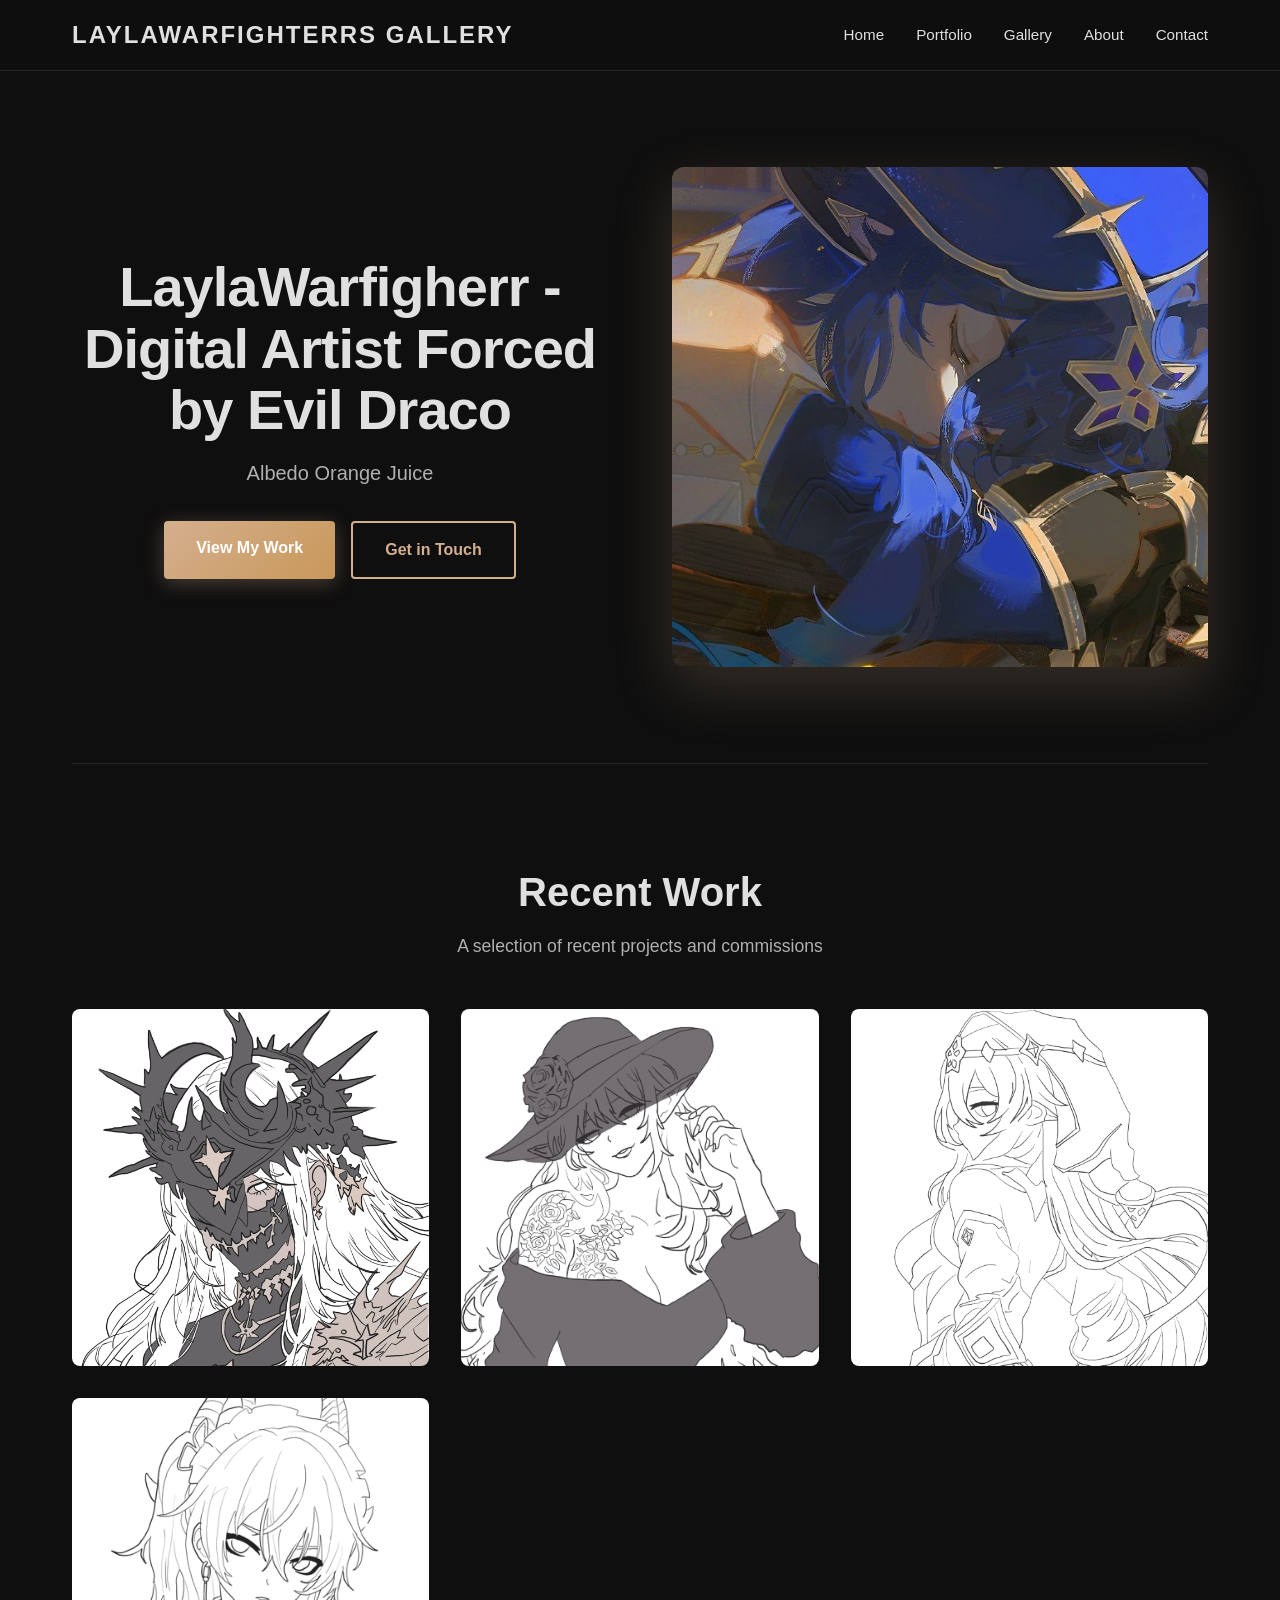
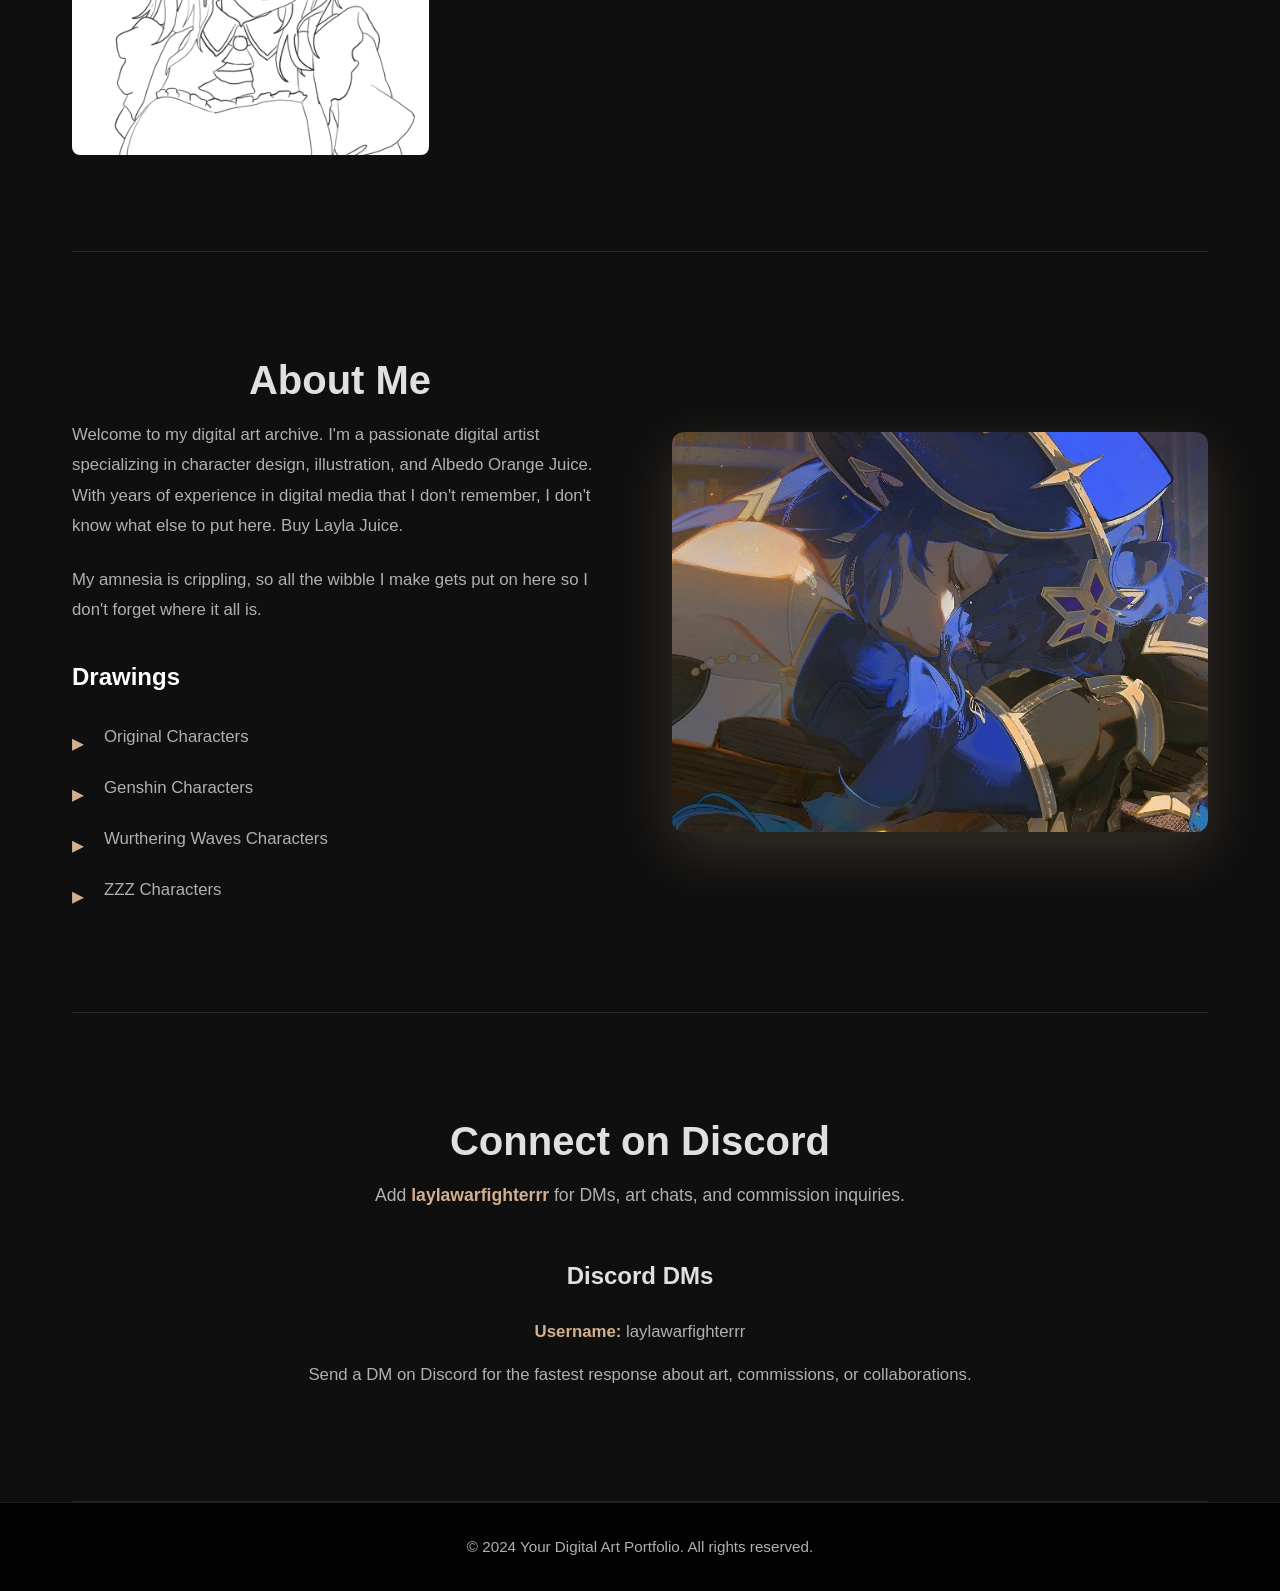
==== index.html @ 2073dcb2 "website created from visual studio" ====
<!doctype html>
<html lang="en">
<head>
  <meta charset="utf-8" />
  <meta name="viewport" content="width=device-width,initial-scale=1" />
  <title>Digital Artist Portfolio</title>
  <link rel="stylesheet" href="styles.css">
</head>
<body>
  <!-- Navigation -->
  <nav class="navbar" role="navigation" aria-label="Primary navigation">
    <div class="navbar-container">
      <div class="logo">LaylaWarfighterrs Gallery</div>
      <ul class="nav-links">
        <li><a href="#home" class="nav-link">Home</a></li>
        <li><a href="#portfolio" class="nav-link">Portfolio</a></li>
        <li><a href="gallery.html" class="nav-link">Gallery</a></li>
        <li><a href="#about" class="nav-link">About</a></li>
        <li><a href="#contact" class="nav-link">Contact</a></li>
      </ul>
    </div>
  </nav>

  <!-- Hero Section -->
  <header class="hero" id="home" role="banner">
    <div class="hero-content">
      <h1 class="hero-title">LaylaWarfigherr - Digital Artist Forced by Evil Draco</h1>
      <p class="hero-subtitle">Albedo Orange Juice</p>
      <div class="hero-buttons">
        <a href="#portfolio" class="btn btn-primary">View My Work</a>
        <a href="#contact" class="btn btn-secondary">Get in Touch</a>
      </div>
    </div>
    <div class="hero-image">
      <img id="heroImg" src="24d8abc88742793710fbdba5501a8f9f.jpg" alt="Hero image" />
    </div>
  </header>

  <main class="container" role="main">
    <!-- Portfolio Section -->
    <section class="portfolio" id="portfolio">
      <h2 class="section-title">Recent Work</h2>
      <p class="section-subtitle">A selection of recent projects and commissions</p>
      
      <div class="portfolio-grid">
        <div class="portfolio-item">
          <div class="portfolio-image">
            <img src="sunOC.png" alt="Portfolio piece 1" />
            <div class="portfolio-overlay">
              <h3>[REDACTED]</h3>
              <p>One of my most detailed works</p>
            </div>
          </div>
        </div>
        
        <div class="portfolio-item">
          <div class="portfolio-image">
            <img src="lystrixoc.png" alt="Portfolio piece 2" />
            <div class="portfolio-overlay">
              <h3>Lystrix Artwork</h3>
              <p>One of my most popular pieces</p>
            </div>
          </div>
        </div>
        
        <div class="portfolio-item">
          <div class="portfolio-image">
            <img src="laylasmall.png" alt="Portfolio piece 3" />
            <div class="portfolio-overlay">
              <h3>Layla Artwork</h3>
              <p>My most recent piece</p>
            </div>
          </div>
        </div>
        
        <div class="portfolio-item">
          <div class="portfolio-image">
            <img src="zanic.png" alt="Portfolio piece 4" />
            <div class="portfolio-overlay">
              <h3>Zani Artwork</h3>
              <p>One of my favorite pieces</p>
            </div>
          </div>
        </div>
      </div>
    </section>

    <!-- About Section -->
    <section class="about" id="about">
      <div class="about-content">
        <div class="about-text">
          <h2 class="section-title">About Me</h2>
          <p>
            Welcome to my digital art archive. I'm a passionate digital artist specializing in character design, illustration, and Albedo Orange Juice. 
            With years of experience in digital media that I don't remember, I don't know what else to put here. Buy Layla Juice.
          </p>
          <p>
            My amnesia is crippling, so all the wibble I make gets put on here so I don't forget where it all is.
          </p>
          
          <h3 class="subsection-title">Drawings</h3>
          <ul class="services-list">
            <li>Original Characters</li>
            <li>Genshin Characters</li>
            <li>Wurthering Waves Characters</li>
            <li>ZZZ Characters</li>
          </ul>
        </div>
        
        <div class="about-image">
          <img src="24d8abc88742793710fbdba5501a8f9f.jpg" alt="About me" />
        </div>
      </div>
    </section>

    <!-- Contact Section -->
    <section class="contact" id="contact">
      <h2 class="section-title">Connect on Discord</h2>
      <p class="section-subtitle">Add <strong>laylawarfighterrr</strong> for DMs, art chats, and commission inquiries.</p>
      <div class="contact-content">
        <div class="contact-info">
          <h3>Discord DMs</h3>
          <p><strong>Username:</strong> laylawarfighterrr</p>
          <p>Send a DM on Discord for the fastest response about art, commissions, or collaborations.</p>
        </div>
      </div>
    </section>
  </main>

  <!-- Footer -->
  <footer class="footer">
    <p>&copy; 2024 Your Digital Art Portfolio. All rights reserved.</p>
  </footer>

</body>
</html>
---- styles.css ----
/* Professional Digital Artist Portfolio */

/* Reset */
* {
  box-sizing: border-box;
}

html {
  scroll-behavior: smooth;
}

:root {
  --bg: #0f0f0f;
  --surface: rgba(15, 15, 15, 0.95);
  --card: rgba(18, 18, 18, 0.9);
  --text: #e0e0e0;
  --muted: #b0b0b0;
  --accent: #D4AF8E;
  --accent-soft: #C9985A;
  --border: rgba(255, 255, 255, 0.1);
  --footer-bg: rgba(0, 0, 0, 0.8);
  --overlay-bg: rgba(0, 0, 0, 0.8);
  --hero-shadow: rgba(212, 175, 142, 0.2);
  --nav-bg: rgba(15, 15, 15, 0.95);
  --input-bg: rgba(255, 255, 255, 0.05);
  --btn-secondary-bg: transparent;
  --btn-secondary-color: var(--accent);
  --btn-secondary-border: var(--accent);
}

.light-theme {
  --bg: #f6f5f2;
  --surface: rgba(255, 255, 255, 0.95);
  --card: rgba(255, 255, 255, 0.95);
  --text: #1a1a1a;
  --muted: #5c5c5c;
  --accent: #b68e59;
  --accent-soft: #d4b57f;
  --border: rgba(0, 0, 0, 0.1);
  --footer-bg: rgba(255, 255, 255, 0.9);
  --overlay-bg: rgba(255, 255, 255, 0.85);
  --hero-shadow: rgba(182, 142, 89, 0.2);
  --nav-bg: rgba(255, 255, 255, 0.95);
  --input-bg: rgba(0, 0, 0, 0.05);
  --btn-secondary-bg: transparent;
  --btn-secondary-color: var(--accent);
  --btn-secondary-border: var(--accent);
}

body {
  margin: 0;
  font-family: 'Segoe UI', Roboto, 'Helvetica Neue', Arial, sans-serif;
  background: var(--bg);
  color: var(--text);
  line-height: 1.6;
  -webkit-font-smoothing: antialiased;
  -moz-osx-font-smoothing: grayscale;
}

/* Navbar */
.navbar {
  position: sticky;
  top: 0;
  background: var(--nav-bg);
  backdrop-filter: blur(10px);
  padding: 1rem 0;
  z-index: 1000;
  border-bottom: 1px solid var(--border);
}

.navbar-container {
  max-width: 1200px;
  margin: 0 auto;
  padding: 0 2rem;
  display: flex;
  justify-content: space-between;
  align-items: center;
}

.logo {
  font-size: 1.5rem;
  font-weight: 700;
  color: var(--text);
  text-transform: uppercase;
  letter-spacing: 2px;
}

.nav-links {
  display: flex;
  list-style: none;
  gap: 2rem;
  margin: 0;
  padding: 0;
}

.nav-link {
  color: var(--text);
  text-decoration: none;
  font-size: 0.95rem;
  font-weight: 500;
  transition: color 0.3s ease, text-shadow 0.3s ease;
  position: relative;
}

.nav-link:hover {
  color: var(--accent);
  text-shadow: 0 0 10px rgba(212, 175, 142, 0.5);
}

.nav-link::after {
  content: '';
  position: absolute;
  bottom: -5px;
  left: 0;
  width: 0;
  height: 2px;
  background: var(--accent);
  transition: width 0.3s ease;
}

.nav-link:hover::after {
  width: 100%;
}

/* Hero Section */
.hero {
  display: grid;
  grid-template-columns: 1fr 1fr;
  align-items: center;
  gap: 4rem;
  max-width: 1200px;
  margin: 0 auto;
  padding: 6rem 2rem;
  min-height: 600px;
}

.hero.hero--centered {
  display: flex;
  flex-direction: column;
  justify-content: center;
  align-items: center;
  text-align: center;
  min-height: 420px;
}

.hero.hero--centered .hero-content {
  max-width: 900px;
}

.hero.hero--centered .hero-buttons {
  justify-content: center;
}

.hero-content {
  z-index: 2;
  text-align: center;
}

.hero-buttons {
  display: flex;
  gap: 1rem;
  flex-wrap: wrap;
  justify-content: center;
}

.hero-title {
  font-size: 3.5rem;
  font-weight: 700;
  margin: 0 0 1rem 0;
  color: var(--text);
  line-height: 1.1;
  letter-spacing: -1px;
}

.hero-subtitle {
  font-size: 1.25rem;
  color: var(--muted);
  margin: 0 0 2rem 0;
  line-height: 1.6;
}

.hero-buttons {
  display: flex;
  gap: 1rem;
  flex-wrap: wrap;
}

.btn {
  padding: 0.875rem 2rem;
  font-size: 1rem;
  font-weight: 600;
  text-decoration: none;
  border: none;
  border-radius: 4px;
  cursor: pointer;
  transition: all 0.3s ease;
  display: inline-block;
}

.btn-primary {
  background: linear-gradient(135deg, var(--accent), var(--accent-soft));
  color: white;
  box-shadow: 0 4px 20px rgba(212, 175, 142, 0.3);
}

.btn-primary:hover {
  transform: translateY(-2px);
  box-shadow: 0 8px 30px rgba(212, 175, 142, 0.5);
}

.btn-secondary {
  background: var(--btn-secondary-bg);
  color: var(--btn-secondary-color);
  border: 2px solid var(--btn-secondary-border);
}

.btn-secondary:hover {
  background: rgba(212, 175, 142, 0.1);
  transform: translateY(-2px);
}

.hero-image {
  position: relative;
  height: 500px;
  border-radius: 12px;
  overflow: hidden;
  box-shadow: 0 20px 60px var(--hero-shadow);
}

.hero-image img {
  width: 100%;
  height: 100%;
  object-fit: cover;
}

/* Container */
.container {
  max-width: 1200px;
  margin: 0 auto;
  padding: 0 2rem;
}

/* Section Styles */
.section-title {
  font-size: 2.5rem;
  font-weight: 700;
  color: var(--text);
  margin: 0 0 0.5rem 0;
  text-align: center;
}

.section-subtitle {
  font-size: 1.1rem;
  color: var(--muted);
  text-align: center;
  margin: 0 0 3rem 0;
}

.subsection-title {
  font-size: 1.5rem;
  font-weight: 600;
  color: #ffffff;
  margin: 2rem 0 1rem 0;
}

/* Portfolio Section */
.portfolio {
  padding: 6rem 0;
  border-top: 1px solid rgba(255, 255, 255, 0.1);
}

.portfolio-grid {
  display: grid;
  grid-template-columns: repeat(auto-fit, minmax(280px, 1fr));
  gap: 2rem;
  margin-top: 3rem;
}

.portfolio-item {
  position: relative;
  overflow: hidden;
  border-radius: 8px;
  aspect-ratio: 1;
  group/item;
}

.portfolio-image {
  position: relative;
  width: 100%;
  height: 100%;
  overflow: hidden;
}

.portfolio-image img {
  width: 100%;
  height: 100%;
  object-fit: cover;
  transition: transform 0.4s ease;
}

.portfolio-item:hover .portfolio-image img {
  transform: scale(1.08);
}

.portfolio-overlay {
  position: absolute;
  inset: 0;
  background: var(--overlay-bg);
  display: flex;
  flex-direction: column;
  justify-content: flex-end;
  padding: 2rem;
  opacity: 0;
  transition: opacity 0.3s ease;
}

.portfolio-item:hover .portfolio-overlay {
  opacity: 1;
}

.portfolio-overlay h3 {
  margin: 0 0 0.5rem 0;
  font-size: 1.25rem;
  color: var(--text);
}

.portfolio-overlay p {
  margin: 0;
  color: var(--accent);
  font-size: 0.9rem;
}

/* About Section */
.about {
  padding: 6rem 0;
  border-top: 1px solid var(--border);
}

.about-content {
  display: grid;
  grid-template-columns: 1fr 1fr;
  gap: 4rem;
  align-items: center;
}

.about-text p {
  font-size: 1.05rem;
  color: var(--muted);
  line-height: 1.8;
  margin: 0 0 1.5rem 0;
}

.services-list {
  list-style: none;
  padding: 0;
  margin: 0;
}

.services-list li {
  padding: 0.75rem 0 0.75rem 2rem;
  position: relative;
  color: var(--muted);
  font-size: 1.05rem;
}

.services-list li::before {
  content: '▸';
  position: absolute;
  left: 0;
  color: var(--accent);
  font-size: 1.5rem;
}

.about-image {
  position: relative;
  border-radius: 12px;
  overflow: hidden;
  height: 400px;
  box-shadow: 0 20px 60px var(--hero-shadow);
}

.about-image img {
  width: 100%;
  height: 100%;
  object-fit: cover;
}

/* Contact Section */
.contact {
  padding: 6rem 0;
  border-top: 1px solid var(--border);
  border-bottom: 1px solid var(--border);
  text-align: center;
}

.contact-content {
  display: grid;
  grid-template-columns: 1fr;
  gap: 2rem;
  margin-top: 3rem;
  justify-items: center;
}

.contact-info {
  max-width: 700px;
  width: 100%;
}

.contact-info h3 {
  font-size: 1.5rem;
  color: var(--text);
  margin: 0 0 1.5rem 0;
}

.contact-info p {
  color: var(--muted);
  margin: 1rem 0;
  font-size: 1.05rem;
}

.contact strong,
.contact-info p strong {
  color: #D4AF8E;
}

.social-links {
  list-style: none;
  padding: 0;
  margin: 1rem 0 0 0;
  display: flex;
  gap: 2rem;
  flex-wrap: wrap;
}

.social-links a {
  color: #D4AF8E;
  text-decoration: none;
  font-weight: 500;
  transition: all 0.3s ease;
}

.social-links a:hover {
  color: #ffffff;
  text-shadow: 0 0 10px rgba(212, 175, 142, 0.5);
}

.contact-form {
  display: flex;
  flex-direction: column;
  gap: 1.5rem;
}

.contact-form input,
.contact-form textarea {
  padding: 1rem;
  background: var(--input-bg);
  border: 1px solid var(--border);
  color: var(--text);
  border-radius: 4px;
  font-family: inherit;
  font-size: 1rem;
  transition: all 0.3s ease;
}

.contact-form input::placeholder,
.contact-form textarea::placeholder {
  color: #808080;
}

.contact-form input:focus,
.contact-form textarea:focus {
  outline: none;
  border-color: #D4AF8E;
  background: rgba(212, 175, 142, 0.05);
  box-shadow: 0 0 10px rgba(212, 175, 142, 0.2);
}

.image-modal {
  display: none;
  position: fixed;
  inset: 0;
  background: rgba(0, 0, 0, 0.88);
  justify-content: center;
  align-items: center;
  padding: 2rem;
  z-index: 2000;
}

.image-modal.active {
  display: flex;
}

.image-modal .modal-content {
  max-width: 90%;
  max-height: 90%;
  border-radius: 12px;
  box-shadow: 0 0 60px rgba(0, 0, 0, 0.5);
}

.modal-close {
  position: absolute;
  top: 1.25rem;
  right: 1.25rem;
  width: 2.5rem;
  height: 2.5rem;
  border: none;
  border-radius: 50%;
  background: rgba(255, 255, 255, 0.15);
  color: #ffffff;
  font-size: 1.5rem;
  line-height: 2.5rem;
  cursor: pointer;
}

.lupa-clickable {
  cursor: zoom-in;
}

.lupa-clickable img {
  display: block;
}

/* Footer */
.footer {
  background: var(--footer-bg);
  border-top: 1px solid var(--border);
  padding: 2rem;
  text-align: center;
  color: var(--muted);
}

.footer p {
  margin: 0;
  font-size: 0.95rem;
}

/* Responsive Design */
@media (max-width: 768px) {
  .hero {
    grid-template-columns: 1fr;
    gap: 2rem;
    padding: 3rem 1rem;
    min-height: auto;
  }

  .hero-title {
    font-size: 2.5rem;
  }

  .hero-subtitle {
    font-size: 1.1rem;
  }

  .hero-image {
    height: 300px;
  }

  .hero-buttons {
    flex-direction: column;
  }

  .btn {
    width: 100%;
    text-align: center;
  }

  .navbar-container {
    flex-direction: column;
    gap: 1rem;
  }

  .nav-links {
    gap: 1rem;
    flex-direction: column;
    text-align: center;
  }

  .section-title {
    font-size: 2rem;
  }

  .portfolio-grid {
    grid-template-columns: 1fr;
    gap: 1.5rem;
  }

  .portfolio-item {
    aspect-ratio: auto;
    height: 250px;
  }

  .about-content {
    grid-template-columns: 1fr;
    gap: 2rem;
  }

  .about-image {
    height: 300px;
  }

  .contact-content {
    grid-template-columns: 1fr;
    gap: 2rem;
  }
}

@media (max-width: 480px) {
  .navbar-container {
    padding: 0 1rem;
  }

  .logo {
    font-size: 1.2rem;
    letter-spacing: 1px;
  }

  .hero-title {
    font-size: 2rem;
  }

  .hero-subtitle {
    font-size: 1rem;
  }

  .section-title {
    font-size: 1.75rem;
  }

  .section-subtitle {
    font-size: 1rem;
  }
}
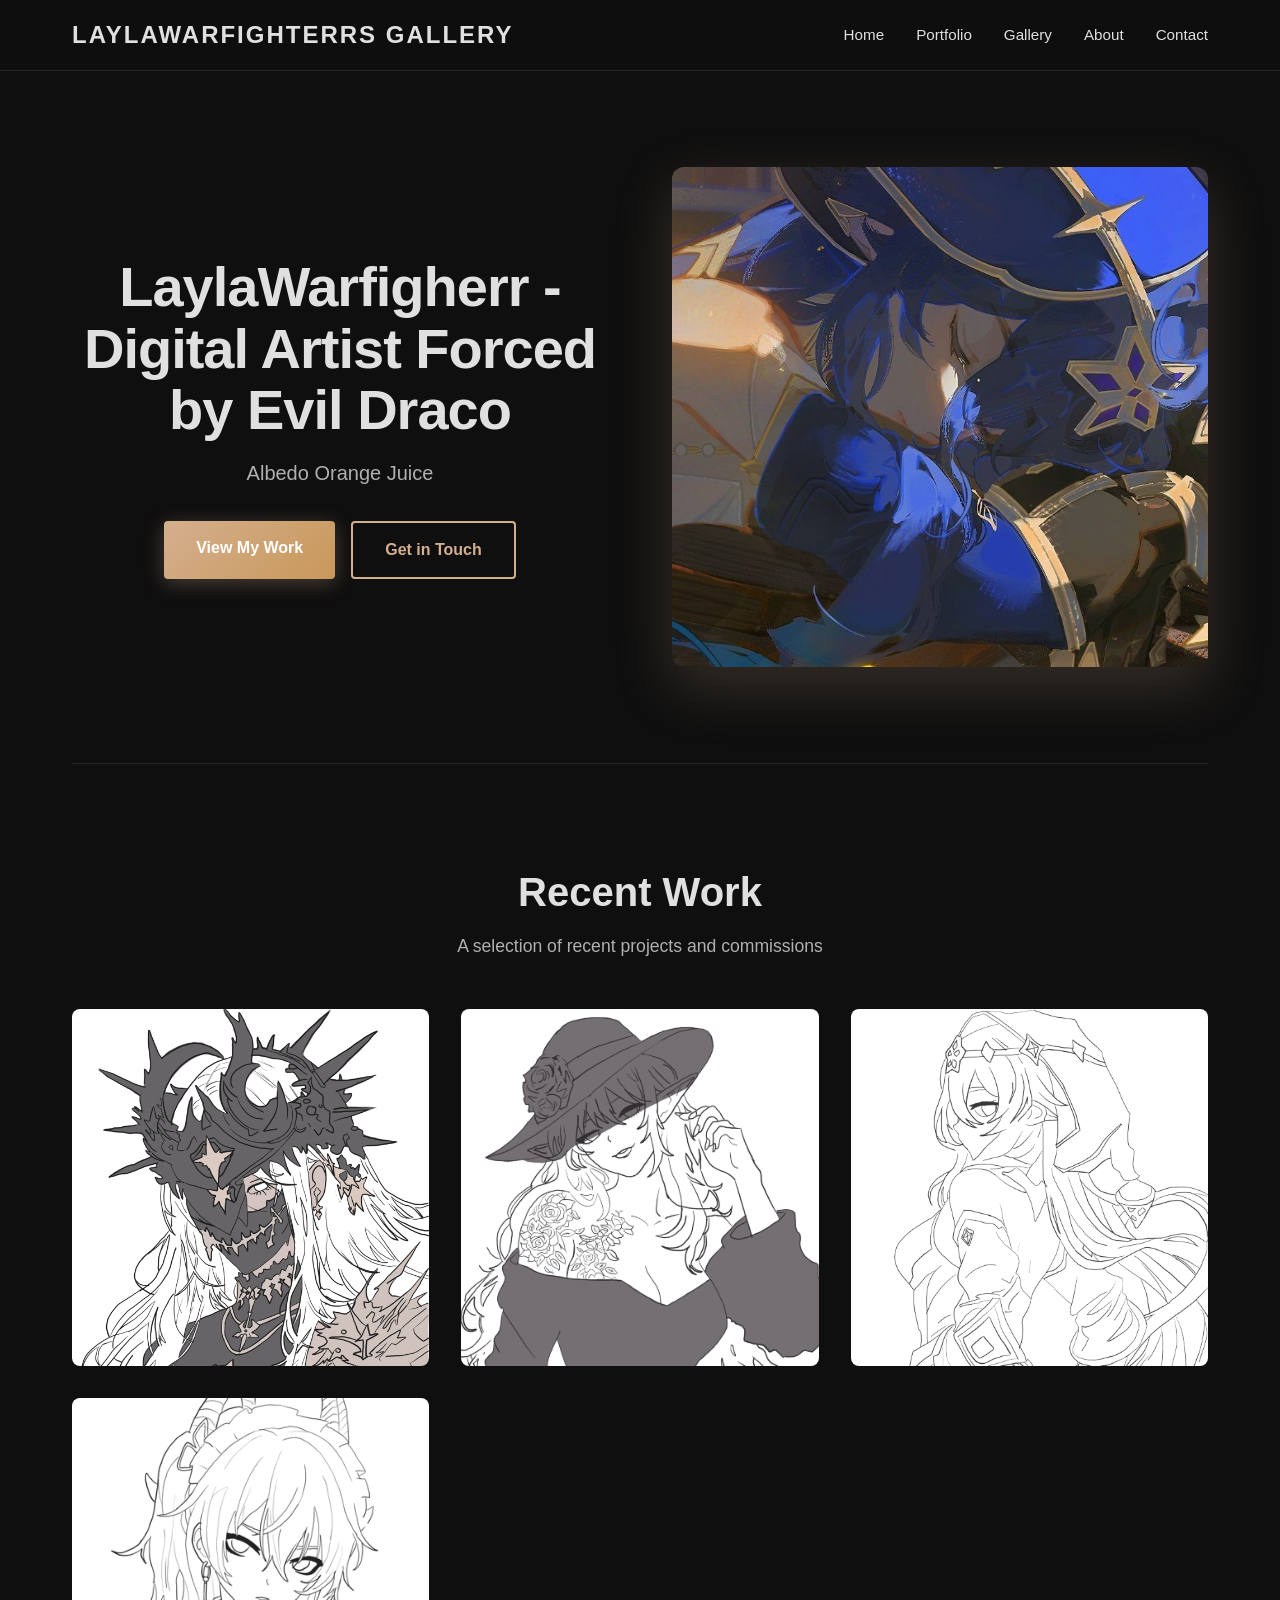
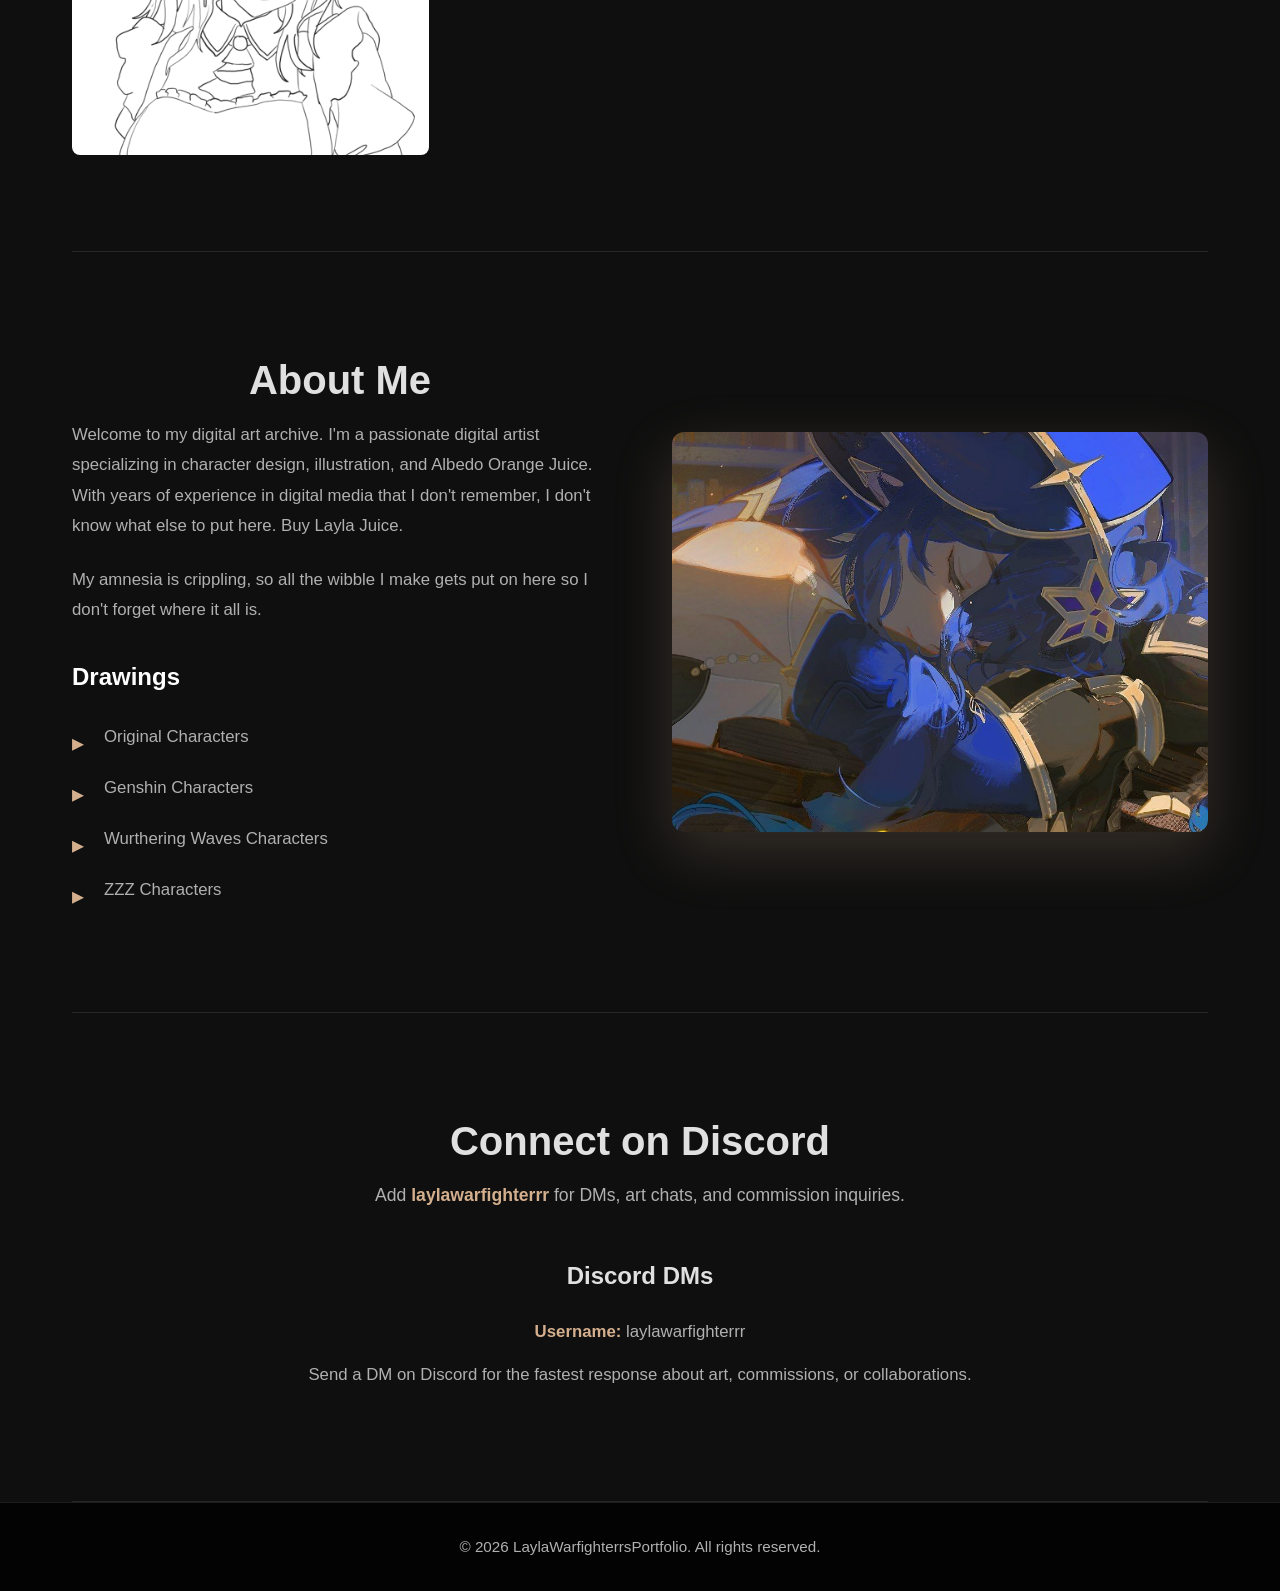
==== commit 28284432: "removed hrefs that were irrelevent" ====
--- a/index.html
+++ b/index.html
@@ -129,7 +129,7 @@
 
   <!-- Footer -->
   <footer class="footer">
-    <p>&copy; 2024 Your Digital Art Portfolio. All rights reserved.</p>
+    <p>&copy; 2026 LaylaWarfighterrsPortfolio. All rights reserved.</p>
   </footer>
 
 </body>
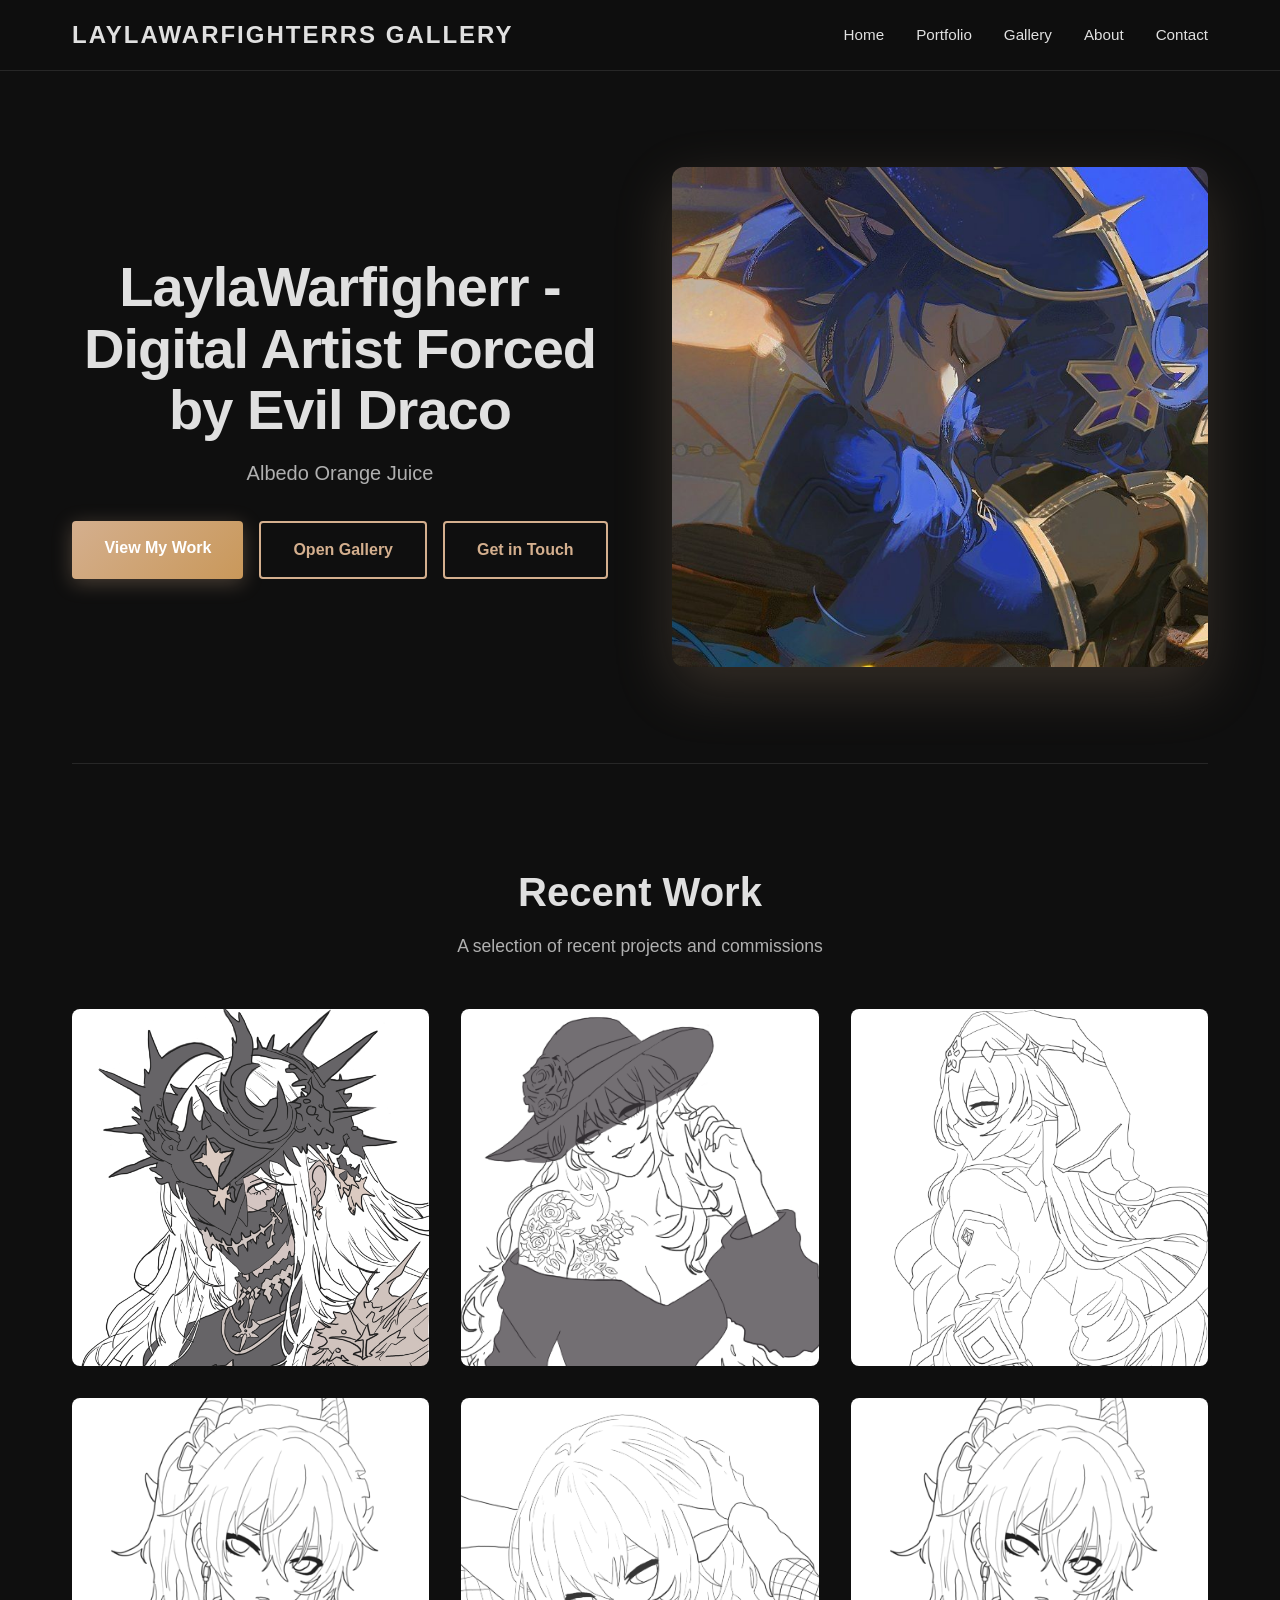
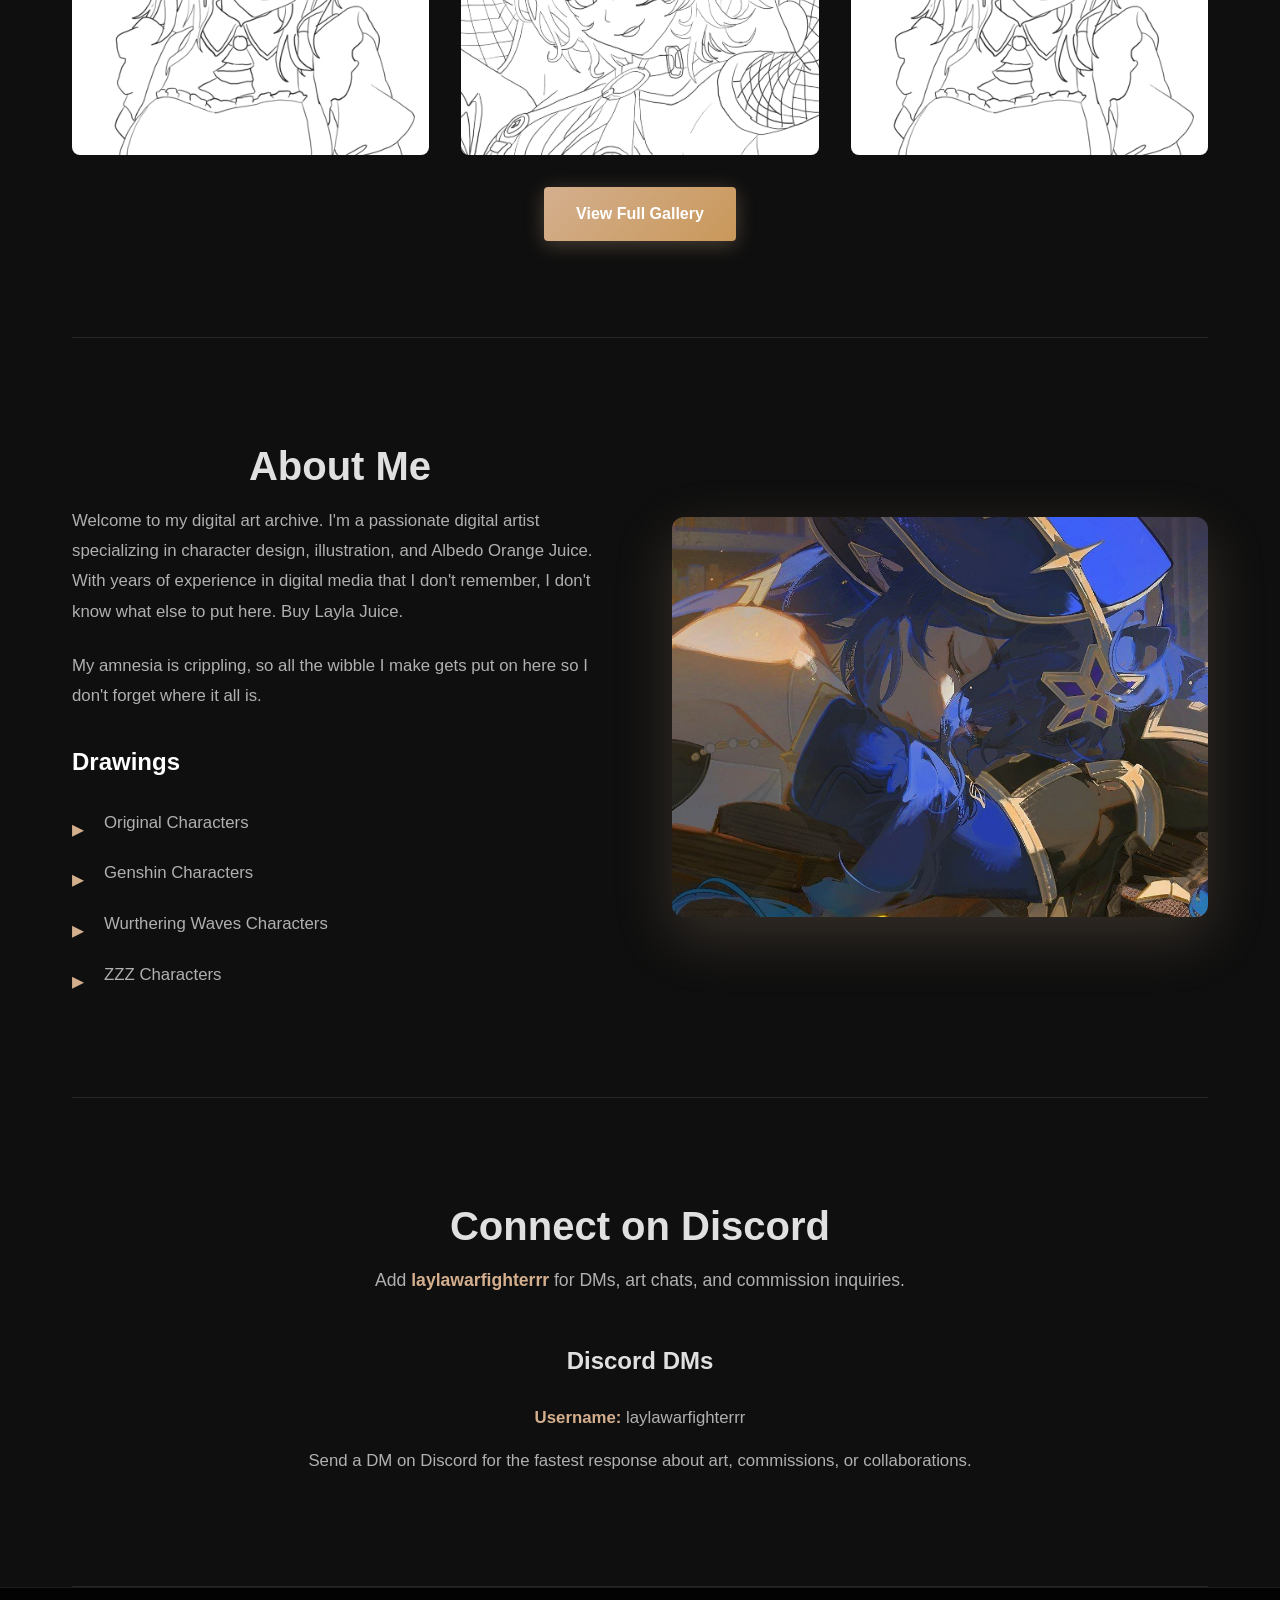
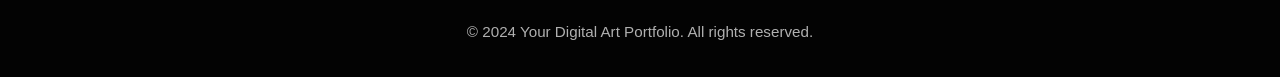
==== commit 37522e9c: "updated site buttons" ====
--- a/index.html
+++ b/index.html
@@ -28,6 +28,7 @@
       <p class="hero-subtitle">Albedo Orange Juice</p>
       <div class="hero-buttons">
         <a href="#portfolio" class="btn btn-primary">View My Work</a>
+        <a href="gallery.html" class="btn btn-secondary">Open Gallery</a>
         <a href="#contact" class="btn btn-secondary">Get in Touch</a>
       </div>
     </div>
@@ -82,6 +83,30 @@
             </div>
           </div>
         </div>
+
+         <div class="portfolio-item">
+          <div class="portfolio-image">
+            <img src="janedoesmall.png" alt="Portfolio piece 3" />
+            <div class="portfolio-overlay">
+              <h3>Jane Doe Artwork</h3>
+              <p>One of the most refined redraws I've done of a character</p>
+            </div>
+          </div>
+        </div>
+
+        <div class="portfolio-item">
+          <div class="portfolio-image">
+            <img src="zanic.png" alt="Portfolio piece 4" />
+            <div class="portfolio-overlay">
+              <h3>Zani Artwork</h3>
+              <p>One of my favorite pieces</p>
+            </div>
+          </div>
+        </div>
+      </div>
+
+      <div class="portfolio-actions">
+        <a href="gallery.html" class="btn btn-primary">View Full Gallery</a>
       </div>
     </section>
 
@@ -129,7 +154,7 @@
 
   <!-- Footer -->
   <footer class="footer">
-    <p>&copy; 2026 LaylaWarfighterrsPortfolio. All rights reserved.</p>
+    <p>&copy; 2024 Your Digital Art Portfolio. All rights reserved.</p>
   </footer>
 
 </body>
--- a/styles.css
+++ b/styles.css
@@ -57,6 +57,10 @@
   -moz-osx-font-smoothing: grayscale;
 }
 
+body.modal-open {
+  overflow: hidden;
+}
+
 /* Navbar */
 .navbar {
   position: sticky;
@@ -233,11 +237,96 @@
   object-fit: cover;
 }
 
+.portfolio-actions {
+  display: flex;
+  justify-content: center;
+  margin-top: 2rem;
+}
+
 /* Container */
 .container {
   max-width: 1200px;
   margin: 0 auto;
   padding: 0 2rem;
+}
+
+.image-link {
+  display: block;
+  text-decoration: none;
+  cursor: zoom-in;
+}
+
+.image-modal {
+  position: fixed;
+  inset: 0;
+  z-index: 999999;
+  display: none;
+  align-items: flex-start;
+  justify-content: center;
+  padding: 2rem;
+  background: rgba(0, 0, 0, 0.95);
+  backdrop-filter: blur(4px);
+  overflow: auto;
+}
+
+.image-modal.is-open {
+  display: flex;
+}
+
+.image-modal__content {
+  position: relative;
+  display: inline-block;
+  margin: 0 auto;
+  background: transparent;
+}
+
+.image-modal__close,
+.image-modal__prev,
+.image-modal__next {
+  position: absolute;
+  border: 0;
+  background: rgba(0, 0, 0, 0.6);
+  color: white;
+  font-size: 1.8rem;
+  width: 2.5rem;
+  height: 2.5rem;
+  border-radius: 50%;
+  cursor: pointer;
+  display: flex;
+  align-items: center;
+  justify-content: center;
+}
+
+.image-modal__close {
+  top: 0.75rem;
+  right: 0.75rem;
+}
+
+.image-modal__prev,
+.image-modal__next {
+  top: 50%;
+  transform: translateY(-50%);
+}
+
+.image-modal__prev {
+  left: -1.75rem;
+}
+
+.image-modal__next {
+  right: -1.75rem;
+}
+
+.image-modal img {
+  display: block;
+  width: auto;
+  height: auto;
+  max-width: 90vw;
+  max-height: 80vh;
+  width: auto;
+  height: auto;
+  object-fit: contain;
+  border-radius: 12px;
+  box-shadow: 0 20px 60px rgba(0, 0, 0, 0.4);
 }
 
 /* Section Styles */
@@ -281,14 +370,24 @@
   overflow: hidden;
   border-radius: 8px;
   aspect-ratio: 1;
-  group/item;
+  display: grid;
 }
 
 .portfolio-image {
-  position: relative;
+  position: absolute;
+  inset: 0;
   width: 100%;
   height: 100%;
   overflow: hidden;
+}
+
+.portfolio-image.portrait-wrapper {
+  width: 100%;
+  height: 100%;
+  display: flex;
+  align-items: center;
+  justify-content: center;
+  background: transparent;
 }
 
 .portfolio-image img {
@@ -296,6 +395,21 @@
   height: 100%;
   object-fit: cover;
   transition: transform 0.4s ease;
+}
+
+.portfolio-image.portrait-wrapper img {
+  display: block;
+  width: 100%;
+  height: 100%;
+  object-fit: cover;
+  object-position: center;
+}
+
+.portfolio-image.portrait-wrapper img.portrait-img {
+  width: 100%;
+  height: 100%;
+  object-fit: cover;
+  object-position: center;
 }
 
 .portfolio-item:hover .portfolio-image img {
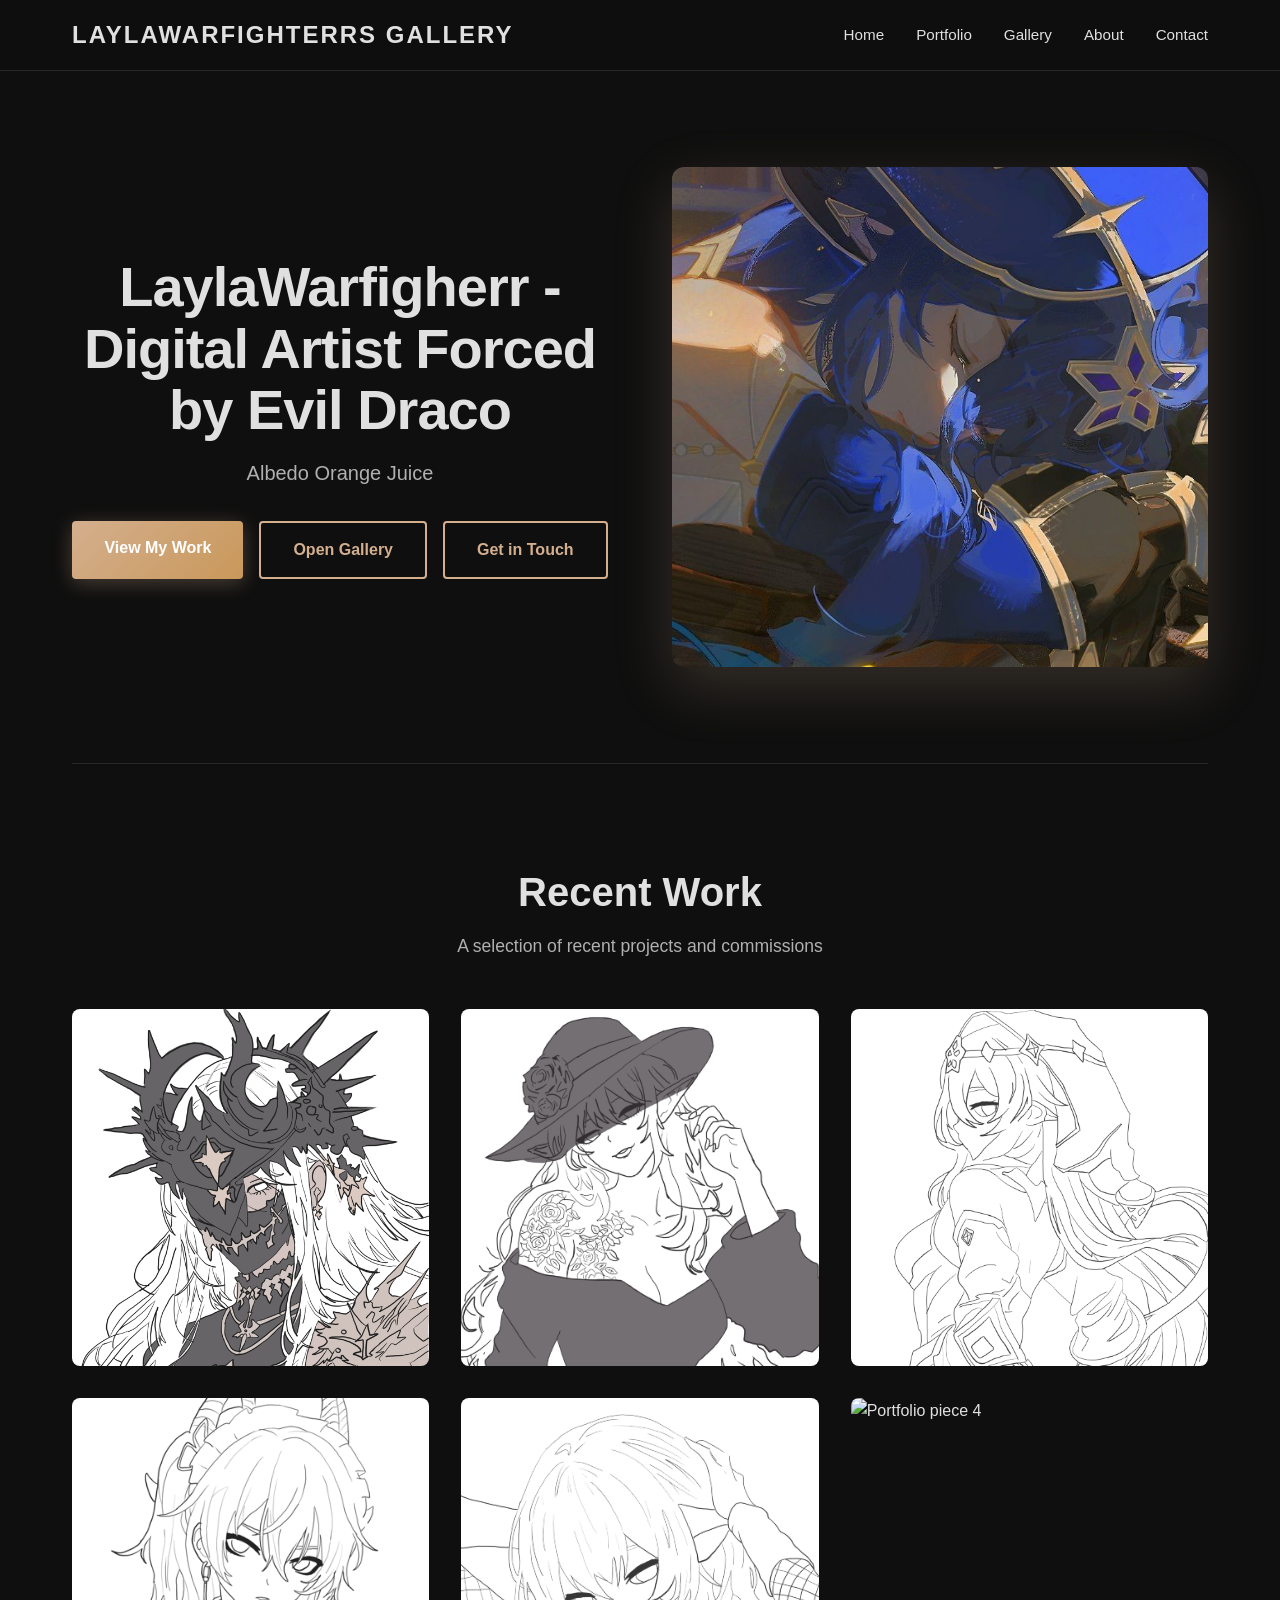
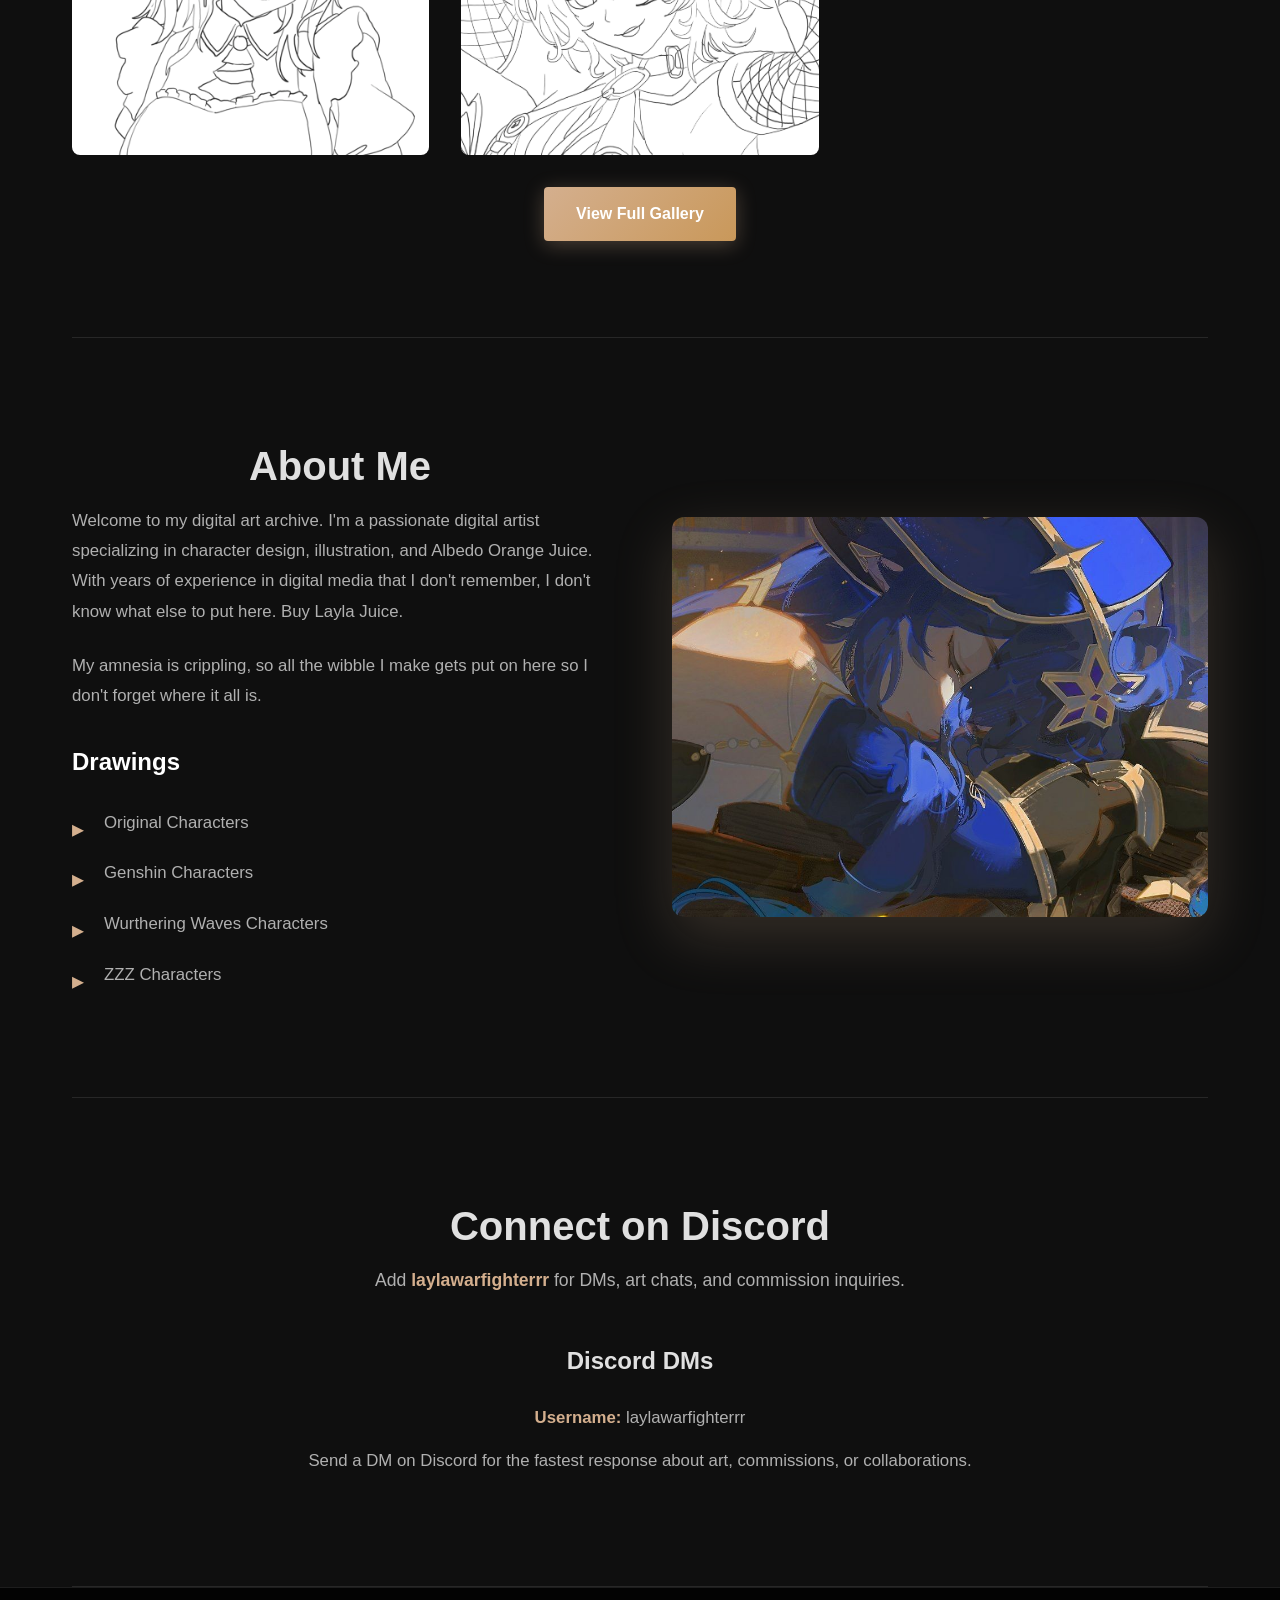
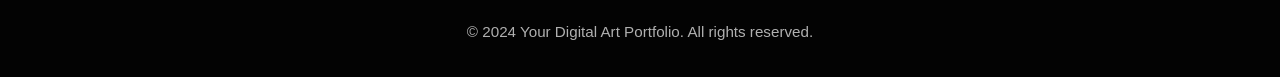
==== commit 04cde4e3: "website updated with new page edition" ====
--- a/index.html
+++ b/index.html
@@ -96,10 +96,10 @@
 
         <div class="portfolio-item">
           <div class="portfolio-image">
-            <img src="zanic.png" alt="Portfolio piece 4" />
+            <img src="krookfsmall.png" alt="Portfolio piece 4" />
             <div class="portfolio-overlay">
-              <h3>Zani Artwork</h3>
-              <p>One of my favorite pieces</p>
+              <h3>Krookodile Artwork</h3>
+              <p>One of my favorite clothing designs</p>
             </div>
           </div>
         </div>
